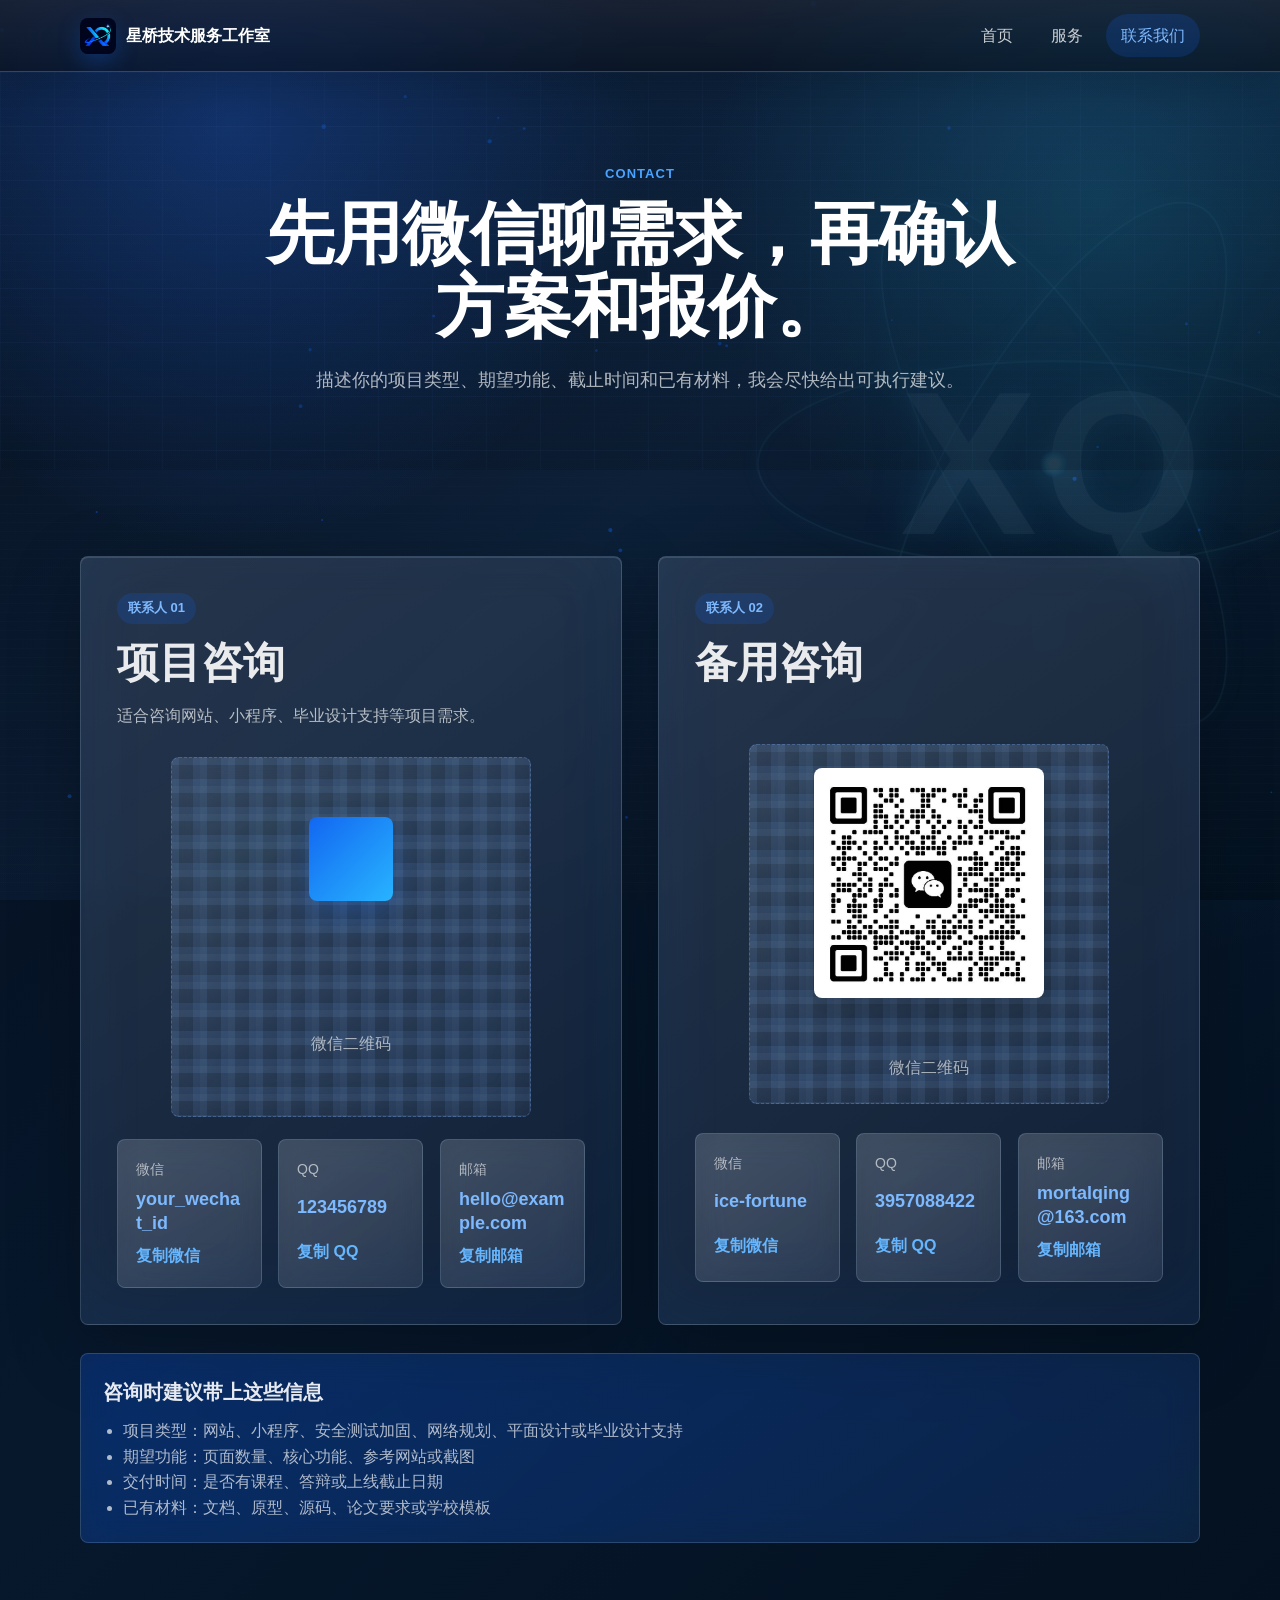
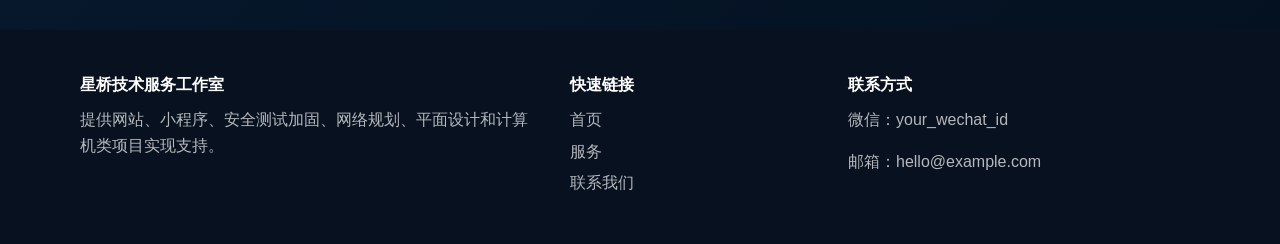
==== contact.html @ e1eaaec9 "init personal service website" ====
﻿<!DOCTYPE html>
<html lang="zh-CN">
<head>
  <meta charset="UTF-8">
  <meta name="viewport" content="width=device-width, initial-scale=1.0">
  <title>联系我们 | 星桥技术服务工作室</title>
  <meta name="description" content="通过微信联系星桥技术服务工作室，咨询网站搭建、小程序搭建和计算机类毕业设计支持。">
  <link rel="stylesheet" href="assets/css/style.css">
</head>
<body class="inner-page contact-page">
  <canvas class="ambient-canvas subtle" data-density="40" aria-hidden="true"></canvas>
  <div class="xq-bg" aria-hidden="true">
    <span class="xq-orbit orbit-one"></span>
    <span class="xq-orbit orbit-two"></span>
    <span class="xq-orbit orbit-three"></span>
    <span class="xq-core"></span>
  </div>
  <header class="site-header">
    <a class="brand" href="index.html" aria-label="星桥技术服务工作室首页">
      <img class="brand-mark" src="assets/img/logo-xq.png" alt="" width="36" height="36">
      <span>星桥技术服务工作室</span>
    </a>
    <button class="nav-toggle" type="button" aria-expanded="false" aria-controls="site-nav">
      <span></span>
      <span></span>
      <span></span>
    </button>
    <nav class="site-nav" id="site-nav" aria-label="主导航">
      <a href="index.html">首页</a>
      <a href="services.html">服务</a>
      <a class="active" href="contact.html">联系我们</a>
    </nav>
  </header>

  <main>
    <section class="page-hero">
      <div class="container narrow">
        <p class="eyebrow">Contact</p>
        <h1>先用微信聊需求，再确认方案和报价。</h1>
        <p>描述你的项目类型、期望功能、截止时间和已有材料，我会尽快给出可执行建议。</p>
      </div>
    </section>

    <section class="section contact-section">
      <div class="container">
        <div class="contact-person-grid">
          <article class="contact-person-card">
            <div class="contact-card-head">
              <span class="tag">联系人 01</span>
              <h2>项目咨询</h2>
              <p>适合咨询网站、小程序、毕业设计支持等项目需求。</p>
            </div>
            <div class="contact-card-body">
              <div class="qr-placeholder compact" aria-label="联系人 01 微信二维码占位">
                <div></div>
                <span>微信二维码</span>
              </div>
              <div class="contact-method-list">
                <div class="contact-method">
                  <span>微信</span>
                  <strong>your_wechat_id</strong>
                  <button class="copy-link copy-btn" type="button" data-copy="your_wechat_id">复制微信</button>
                </div>
                <div class="contact-method">
                  <span>QQ</span>
                  <strong>123456789</strong>
                  <button class="copy-link copy-btn" type="button" data-copy="123456789">复制 QQ</button>
                </div>
                <div class="contact-method">
                  <span>邮箱</span>
                  <strong>hello@example.com</strong>
                  <button class="copy-link copy-btn" type="button" data-copy="hello@example.com">复制邮箱</button>
                </div>
              </div>
            </div>
          </article>

          <article class="contact-person-card">
            <div class="contact-card-head">
              <span class="tag">联系人 02</span>
              <h2>备用咨询</h2>
            </div>
            <div class="contact-card-body">
              <div class="qr-placeholder compact" aria-label="联系人 02 微信二维码占位">
                <img src="assets/img/backup-wechat-qr.jpg" alt="备用咨询微信二维码">
                <span>微信二维码</span>
              </div>
              <div class="contact-method-list">
                <div class="contact-method">
                  <span>微信</span>
                  <strong>ice-fortune</strong>
                  <button class="copy-link copy-btn" type="button" data-copy="ice-fortune">复制微信</button>
                </div>
                <div class="contact-method">
                  <span>QQ</span>
                  <strong>3957088422</strong>
                  <button class="copy-link copy-btn" type="button" data-copy="3957088422">复制 QQ</button>
                </div>
                <div class="contact-method">
                  <span>邮箱</span>
                  <strong>mortalqing@163.com</strong>
                  <button class="copy-link copy-btn" type="button" data-copy="mortalqing@163.com">复制邮箱</button>
                </div>
              </div>
            </div>
          </article>
        </div>

        <div class="contact-tips">
          <h3>咨询时建议带上这些信息</h3>
          <ul>
              <li>项目类型：网站、小程序、安全测试加固、网络规划、平面设计或毕业设计支持</li>
            <li>期望功能：页面数量、核心功能、参考网站或截图</li>
            <li>交付时间：是否有课程、答辩或上线截止日期</li>
            <li>已有材料：文档、原型、源码、论文要求或学校模板</li>
          </ul>
        </div>
      </div>
    </section>
  </main>

  <footer class="site-footer">
    <div class="container footer-grid">
      <div>
        <strong>星桥技术服务工作室</strong>
        <p>提供网站、小程序、安全测试加固、网络规划、平面设计和计算机类项目实现支持。</p>
      </div>
      <div>
        <span>快速链接</span>
        <a href="index.html">首页</a>
        <a href="services.html">服务</a>
        <a href="contact.html">联系我们</a>
      </div>
      <div>
        <span>联系方式</span>
        <p>微信：your_wechat_id</p>
        <p>邮箱：hello@example.com</p>
      </div>
    </div>
  </footer>
  <div class="toast" role="status" aria-live="polite"></div>
  <script src="assets/js/main.js"></script>
</body>
</html>
---- assets/css/style.css ----
﻿:root {
  --bg: #07111f;
  --bg-soft: #0d1d33;
  --text: #132033;
  --muted: #637083;
  --line: rgba(42, 75, 122, 0.16);
  --primary: #1267f1;
  --primary-dark: #0c4ab0;
  --primary-soft: #e8f1ff;
  --white: #ffffff;
  --panel: rgba(255, 255, 255, 0.9);
  --shadow: 0 22px 70px rgba(14, 37, 72, 0.16);
  --radius: 8px;
}

* {
  box-sizing: border-box;
}

html {
  scroll-behavior: smooth;
}

body {
  position: relative;
  margin: 0;
  color: var(--text);
  font-family: "Microsoft YaHei", "PingFang SC", "Segoe UI", Arial, sans-serif;
  background: #f7faff;
  line-height: 1.6;
}

main,
.site-footer {
  position: relative;
  z-index: 1;
}

a {
  color: inherit;
  text-decoration: none;
}

button,
input,
select,
textarea {
  font: inherit;
}

.ambient-canvas {
  position: fixed;
  inset: 0;
  z-index: 0;
  pointer-events: none;
  background: radial-gradient(circle at 20% 10%, rgba(36, 107, 255, 0.36), transparent 34%),
    linear-gradient(135deg, #06101f 0%, #0b1d35 48%, #06101f 100%);
}

.ambient-canvas.subtle {
  background: radial-gradient(circle at 20% 10%, rgba(18, 103, 241, 0.16), transparent 28%),
    radial-gradient(circle at 90% 30%, rgba(41, 210, 255, 0.12), transparent 30%),
    #f7faff;
}

.container {
  width: min(1120px, calc(100% - 40px));
  margin: 0 auto;
}

.narrow {
  max-width: 800px;
}

.site-header {
  position: sticky;
  top: 0;
  z-index: 20;
  display: flex;
  align-items: center;
  justify-content: space-between;
  min-height: 72px;
  padding: 0 max(20px, calc((100vw - 1120px) / 2));
  border-bottom: 1px solid rgba(255, 255, 255, 0.12);
  background: rgba(7, 17, 31, 0.78);
  color: var(--white);
  backdrop-filter: blur(16px);
}

.inner-page .site-header {
  border-bottom-color: rgba(18, 103, 241, 0.12);
  background: rgba(255, 255, 255, 0.88);
  color: var(--text);
}

.brand {
  display: inline-flex;
  align-items: center;
  gap: 10px;
  font-weight: 800;
}

.brand-mark {
  display: block;
  width: 36px;
  height: 36px;
  border-radius: var(--radius);
  object-fit: cover;
  box-shadow: 0 8px 22px rgba(18, 103, 241, 0.28);
}

.site-nav {
  display: flex;
  align-items: center;
  gap: 8px;
}

.site-nav a {
  padding: 9px 15px;
  border-radius: 999px;
  color: inherit;
  opacity: 0.78;
  transition: 0.2s ease;
}

.site-nav a:hover,
.site-nav a.active {
  background: rgba(18, 103, 241, 0.14);
  color: #5da2ff;
  opacity: 1;
}

.inner-page .site-nav a:hover,
.inner-page .site-nav a.active {
  color: var(--primary);
}

.nav-toggle {
  display: none;
  width: 42px;
  height: 42px;
  border: 1px solid rgba(18, 103, 241, 0.22);
  border-radius: var(--radius);
  background: transparent;
  color: inherit;
}

.nav-toggle span {
  display: block;
  width: 18px;
  height: 2px;
  margin: 4px auto;
  background: currentColor;
}

.section {
  padding: 86px 0;
  background: #fff;
}

.section-dark {
  color: var(--white);
  background: transparent;
}

.section-muted {
  background: #f2f6fd;
}

.hero {
  position: relative;
  min-height: calc(100vh - 72px);
  display: grid;
  align-items: center;
  overflow: hidden;
}

.hero-grid {
  position: absolute;
  inset: 0;
  opacity: 0.28;
  background-image:
    linear-gradient(rgba(125, 177, 255, 0.14) 1px, transparent 1px),
    linear-gradient(90deg, rgba(125, 177, 255, 0.14) 1px, transparent 1px);
  background-size: 54px 54px;
  animation: gridShift 20s linear infinite;
}

@keyframes gridShift {
  to {
    transform: translate3d(54px, 54px, 0);
  }
}

@keyframes xqSpin {
  to {
    transform: translate(-50%, -50%) rotate(360deg);
  }
}

@keyframes xqDrift {
  0%,
  100% {
    transform: translate3d(0, 0, 0) scale(1);
  }

  50% {
    transform: translate3d(-18px, 12px, 0) scale(1.03);
  }
}

.xq-bg {
  position: fixed;
  right: -120px;
  top: 118px;
  z-index: 0;
  width: min(54vw, 760px);
  aspect-ratio: 1;
  opacity: 0.18;
  pointer-events: none;
  filter: drop-shadow(0 0 34px rgba(40, 180, 255, 0.32));
  animation: xqDrift 12s ease-in-out infinite;
}

.xq-bg::before {
  content: "XQ";
  position: absolute;
  left: 50%;
  top: 50%;
  transform: translate(-50%, -50%);
  color: rgba(180, 235, 255, 0.34);
  font-size: clamp(96px, 16vw, 220px);
  font-weight: 900;
  letter-spacing: 0.03em;
  text-shadow:
    0 0 28px rgba(97, 218, 251, 0.3),
    0 0 72px rgba(18, 103, 241, 0.24);
}

.xq-orbit,
.xq-core {
  position: absolute;
  left: 50%;
  top: 50%;
}

.xq-orbit {
  width: 86%;
  height: 30%;
  border: 2px solid rgba(97, 218, 251, 0.34);
  border-radius: 50%;
  box-shadow:
    inset 0 0 20px rgba(97, 218, 251, 0.08),
    0 0 28px rgba(97, 218, 251, 0.18);
  animation: xqSpin 22s linear infinite;
}

.orbit-one {
  transform: translate(-50%, -50%) rotate(0deg);
}

.orbit-two {
  transform: translate(-50%, -50%) rotate(60deg);
  animation-duration: 26s;
}

.orbit-three {
  transform: translate(-50%, -50%) rotate(-60deg);
  animation-duration: 30s;
}

.xq-core {
  width: 28px;
  height: 28px;
  border-radius: 50%;
  background: radial-gradient(circle, #b8f4ff 0 20%, #61dafb 42%, rgba(40, 180, 255, 0.28) 70%);
  box-shadow: 0 0 34px rgba(97, 218, 251, 0.72);
  transform: translate(-50%, -50%);
}

.hero-content {
  position: relative;
  display: grid;
  grid-template-columns: minmax(0, 1.1fr) minmax(320px, 0.8fr);
  gap: 52px;
  align-items: center;
}

.eyebrow {
  margin: 0 0 12px;
  color: #4aa3ff;
  font-size: 13px;
  font-weight: 800;
  letter-spacing: 0.08em;
  text-transform: uppercase;
}

h1,
h2,
h3,
p {
  margin-top: 0;
}

h1 {
  margin-bottom: 22px;
  font-size: clamp(38px, 6vw, 68px);
  line-height: 1.08;
  letter-spacing: 0;
}

h2 {
  margin-bottom: 16px;
  font-size: clamp(28px, 4vw, 42px);
  line-height: 1.18;
}

h3 {
  margin-bottom: 10px;
  font-size: 20px;
}

.hero-text {
  max-width: 660px;
  color: rgba(255, 255, 255, 0.76);
  font-size: 18px;
}

.hero-actions,
.cta-content {
  display: flex;
  gap: 14px;
  align-items: center;
  flex-wrap: wrap;
}

.btn {
  display: inline-flex;
  align-items: center;
  justify-content: center;
  min-height: 46px;
  padding: 0 22px;
  border: 1px solid transparent;
  border-radius: var(--radius);
  cursor: pointer;
  font-weight: 800;
  transition: transform 0.2s ease, box-shadow 0.2s ease, background 0.2s ease;
}

.btn:hover {
  transform: translateY(-2px);
}

.btn-primary {
  background: linear-gradient(135deg, var(--primary), #28b4ff);
  color: var(--white);
  box-shadow: 0 12px 28px rgba(18, 103, 241, 0.28);
}

.btn-ghost {
  border-color: rgba(255, 255, 255, 0.24);
  color: var(--white);
  background: rgba(255, 255, 255, 0.08);
}

.hero-panel,
.contact-card,
.contact-form,
.detail-card,
.stat-card,
.service-card {
  border: 1px solid var(--line);
  border-radius: var(--radius);
  box-shadow: var(--shadow);
}

.hero-panel {
  padding: 22px;
  background: rgba(9, 26, 48, 0.72);
  border-color: rgba(255, 255, 255, 0.12);
  backdrop-filter: blur(18px);
}

.panel-header {
  display: flex;
  align-items: center;
  gap: 8px;
  margin-bottom: 16px;
  color: rgba(255, 255, 255, 0.76);
  font-size: 14px;
}

.status-dot {
  width: 9px;
  height: 9px;
  border-radius: 50%;
  background: #36e6a7;
  box-shadow: 0 0 0 6px rgba(54, 230, 167, 0.12);
}

.service-mini-list {
  display: grid;
  gap: 12px;
}

.service-mini-list a {
  display: grid;
  gap: 4px;
  padding: 18px;
  border-radius: var(--radius);
  background: rgba(255, 255, 255, 0.08);
  transition: 0.2s ease;
}

.service-mini-list a:hover {
  background: rgba(18, 103, 241, 0.24);
  transform: translateX(4px);
}

.service-mini-list span {
  color: rgba(255, 255, 255, 0.62);
  font-size: 14px;
}

.stats-grid {
  display: grid;
  grid-template-columns: repeat(3, 1fr);
  gap: 18px;
}

.stat-card {
  display: grid;
  gap: 4px;
  padding: 28px;
  background: var(--white);
}

.stat-number {
  color: var(--primary);
  font-size: 40px;
  font-weight: 900;
  line-height: 1;
}

.stat-label {
  color: var(--muted);
}

.section-heading {
  max-width: 720px;
  margin: 0 auto 38px;
  text-align: center;
}

.section-heading p:not(.eyebrow) {
  color: var(--muted);
}

.align-left {
  margin-left: 0;
  text-align: left;
}

.cards {
  display: grid;
  gap: 20px;
}

.three-col {
  grid-template-columns: repeat(3, 1fr);
}

.service-card {
  padding: 28px;
  background: var(--white);
  transition: transform 0.2s ease, box-shadow 0.2s ease;
}

.service-card:hover,
.detail-card:hover {
  transform: translateY(-5px);
  box-shadow: 0 26px 80px rgba(14, 37, 72, 0.2);
}

.card-icon {
  display: inline-flex;
  margin-bottom: 22px;
  color: var(--primary);
  font-size: 28px;
  font-weight: 900;
}

.service-card p,
.detail-card p,
.contact-card p,
.form-note {
  color: var(--muted);
}

.service-card a {
  color: var(--primary);
  font-weight: 800;
}

.process {
  display: grid;
  grid-template-columns: 0.7fr 1.3fr;
  gap: 48px;
}

.timeline {
  display: grid;
  gap: 16px;
}

.timeline div {
  position: relative;
  padding: 22px 22px 22px 68px;
  border: 1px solid var(--line);
  border-radius: var(--radius);
  background: #fff;
}

.timeline span {
  position: absolute;
  left: 22px;
  top: 22px;
  display: grid;
  place-items: center;
  width: 32px;
  height: 32px;
  border-radius: 50%;
  background: var(--primary-soft);
  color: var(--primary);
  font-weight: 900;
}

.cta-band {
  color: var(--white);
  background: linear-gradient(135deg, #07111f, #0d3470);
}

.cta-content {
  justify-content: space-between;
}

.page-hero {
  padding: 92px 0 58px;
  background: linear-gradient(180deg, rgba(255, 255, 255, 0.86), rgba(247, 250, 255, 0.92));
  text-align: center;
}

.page-hero p:not(.eyebrow) {
  color: var(--muted);
  font-size: 18px;
}

.service-stack {
  display: grid;
  gap: 26px;
}

.detail-card {
  display: grid;
  grid-template-columns: 1.4fr 0.8fr;
  gap: 28px;
  padding: 34px;
  background: rgba(255, 255, 255, 0.92);
  transition: 0.2s ease;
}

.tag {
  display: inline-flex;
  margin-bottom: 14px;
  padding: 5px 11px;
  border-radius: 999px;
  background: var(--primary-soft);
  color: var(--primary);
  font-size: 13px;
  font-weight: 800;
}

.feature-list {
  display: flex;
  flex-wrap: wrap;
  gap: 10px;
}

.feature-list span {
  padding: 7px 11px;
  border: 1px solid rgba(18, 103, 241, 0.16);
  border-radius: 999px;
  background: #f7fbff;
  color: #31557d;
  font-size: 14px;
}

.detail-side {
  padding: 24px;
  border-radius: var(--radius);
  background: #f6f9ff;
}

.detail-side ul {
  margin: 0 0 18px;
  padding-left: 20px;
  color: var(--muted);
}

.cycle {
  font-weight: 800;
  color: var(--text) !important;
}

.faq-list {
  display: grid;
  gap: 12px;
  max-width: 860px;
  margin: 0 auto;
}

.faq-item {
  display: grid;
  grid-template-columns: 1fr auto;
  gap: 8px 16px;
  width: 100%;
  padding: 20px 22px;
  border: 1px solid var(--line);
  border-radius: var(--radius);
  background: var(--white);
  color: var(--text);
  text-align: left;
  cursor: pointer;
}

.faq-item span {
  font-weight: 800;
}

.faq-item p {
  display: none;
  grid-column: 1 / -1;
  margin: 0;
  color: var(--muted);
}

.faq-item.open p {
  display: block;
}

.faq-item.open strong {
  transform: rotate(45deg);
}

.contact-section {
  background: transparent;
}

.contact-grid {
  display: grid;
  grid-template-columns: 0.82fr 1.18fr;
  gap: 28px;
  align-items: start;
}

.contact-person-grid {
  display: grid;
  grid-template-columns: repeat(2, minmax(0, 1fr));
  gap: 36px;
  align-items: stretch;
}

.contact-person-card {
  display: grid;
  gap: 28px;
  min-width: 0;
  padding: 36px;
  border: 1px solid rgba(255, 255, 255, 0.12);
  border-radius: var(--radius);
  background: rgba(9, 26, 48, 0.72);
  color: rgba(255, 255, 255, 0.9);
  box-shadow: 0 22px 70px rgba(0, 0, 0, 0.24);
  backdrop-filter: blur(18px);
  transition: transform 0.2s ease, box-shadow 0.2s ease;
}

.contact-person-card:hover {
  transform: translateY(-5px);
  box-shadow: 0 26px 80px rgba(0, 0, 0, 0.34);
}

.contact-card-head p {
  margin: 0;
  color: rgba(255, 255, 255, 0.68);
}

.contact-card-body {
  display: grid;
  grid-template-columns: 1fr;
  gap: 22px;
  align-items: start;
}

.contact-card,
.contact-form {
  padding: 30px;
  background: rgba(255, 255, 255, 0.94);
}

.contact-card h2 {
  color: var(--primary);
}

.contact-extra h2 {
  color: rgba(255, 255, 255, 0.92);
}

.contact-method-list {
  display: grid;
  grid-template-columns: repeat(3, minmax(0, 1fr));
  gap: 16px;
  margin: 0;
}

.contact-method {
  display: grid;
  gap: 8px;
  min-width: 0;
  padding: 18px;
  border: 1px solid rgba(178, 218, 255, 0.18);
  border-radius: var(--radius);
  background:
    linear-gradient(145deg, rgba(255, 255, 255, 0.12), rgba(255, 255, 255, 0.035)),
    rgba(255, 255, 255, 0.05);
  -webkit-backdrop-filter: blur(16px) saturate(140%);
  backdrop-filter: blur(16px) saturate(140%);
}

.contact-method span {
  color: rgba(255, 255, 255, 0.62);
  font-size: 14px;
}

.contact-method strong {
  color: #7db9ff;
  font-size: 18px;
  line-height: 1.3;
  overflow-wrap: anywhere;
}

.copy-link {
  justify-self: start;
  border: 0;
  padding: 0;
  background: transparent;
  color: #65b6ff;
  cursor: pointer;
  font-weight: 800;
}

.contact-tips {
  margin-top: 28px;
  padding: 22px;
  border: 1px solid rgba(178, 218, 255, 0.18);
  border-radius: var(--radius);
  background:
    linear-gradient(145deg, rgba(36, 107, 255, 0.16), rgba(255, 255, 255, 0.04)),
    rgba(18, 103, 241, 0.1);
  -webkit-backdrop-filter: blur(18px) saturate(150%);
  backdrop-filter: blur(18px) saturate(150%);
}

.contact-tips ul {
  margin: 0;
  padding-left: 20px;
  color: rgba(255, 255, 255, 0.68);
}

.qr-placeholder {
  display: grid;
  place-items: center;
  gap: 12px;
  aspect-ratio: 1;
  margin: 24px 0;
  border: 1px dashed rgba(18, 103, 241, 0.32);
  border-radius: var(--radius);
  background:
    linear-gradient(90deg, rgba(18, 103, 241, 0.06) 25%, transparent 25% 75%, rgba(18, 103, 241, 0.06) 75%),
    linear-gradient(rgba(18, 103, 241, 0.06) 25%, transparent 25% 75%, rgba(18, 103, 241, 0.06) 75%);
  background-size: 28px 28px;
  color: var(--muted);
}

.qr-placeholder.compact {
  width: min(100%, 360px);
  min-height: 240px;
  margin: 0;
  justify-self: center;
}

.qr-placeholder div {
  width: 84px;
  height: 84px;
  border-radius: var(--radius);
  background: linear-gradient(135deg, var(--primary), #28b4ff);
  box-shadow: 0 14px 30px rgba(18, 103, 241, 0.24);
}

.qr-placeholder img {
  width: min(78%, 230px);
  aspect-ratio: 1;
  object-fit: cover;
  border-radius: var(--radius);
  background: #fff;
  box-shadow: 0 18px 44px rgba(0, 0, 0, 0.24);
}

.contact-form {
  display: grid;
  gap: 18px;
}

.form-row {
  display: grid;
  gap: 8px;
}

.form-row label {
  font-weight: 800;
}

.form-row input,
.form-row select,
.form-row textarea {
  width: 100%;
  border: 1px solid rgba(42, 75, 122, 0.18);
  border-radius: var(--radius);
  padding: 13px 14px;
  background: #fbfdff;
  color: var(--text);
  outline: none;
  transition: border 0.2s ease, box-shadow 0.2s ease;
}

.form-row textarea {
  resize: vertical;
}

.form-row input:focus,
.form-row select:focus,
.form-row textarea:focus {
  border-color: var(--primary);
  box-shadow: 0 0 0 4px rgba(18, 103, 241, 0.1);
}

.field-error {
  border-color: #e23b3b !important;
}

.form-note {
  margin: 0;
  font-size: 14px;
}

.site-footer {
  padding: 42px 0;
  color: rgba(255, 255, 255, 0.7);
  background: #07111f;
}

.footer-grid {
  display: grid;
  grid-template-columns: 1.3fr 0.7fr 1fr;
  gap: 32px;
}

.footer-grid strong,
.footer-grid span {
  display: block;
  margin-bottom: 10px;
  color: var(--white);
  font-weight: 900;
}

.footer-grid a {
  display: block;
  margin: 6px 0;
}

.toast {
  position: fixed;
  right: 20px;
  bottom: 20px;
  z-index: 50;
  padding: 12px 16px;
  border-radius: var(--radius);
  background: rgba(7, 17, 31, 0.92);
  color: var(--white);
  box-shadow: var(--shadow);
  transform: translateY(20px);
  opacity: 0;
  pointer-events: none;
  transition: 0.2s ease;
}

.toast.show {
  transform: translateY(0);
  opacity: 1;
}

@keyframes cardFloatIn {
  from {
    opacity: 0;
    transform: translateY(24px) scale(0.98);
  }

  to {
    opacity: 1;
    transform: translateY(0) scale(1);
  }
}

@keyframes borderGlow {
  0%,
  100% {
    opacity: 0.28;
  }

  50% {
    opacity: 0.8;
  }
}

@keyframes softPulse {
  0%,
  100% {
    transform: scale(1);
    opacity: 0.55;
  }

  50% {
    transform: scale(1.08);
    opacity: 0.88;
  }
}

.hero-panel,
.stat-card,
.service-card,
.timeline div,
.detail-card,
.faq-item,
.contact-person-card,
.contact-method,
.contact-tips {
  position: relative;
  overflow: hidden;
  animation: cardFloatIn 0.72s ease both;
  transform-style: preserve-3d;
  will-change: transform, box-shadow;
}

.scroll-reveal {
  opacity: 0;
  transform: translateY(34px) scale(0.98);
  animation: none;
  transition: opacity 0.76s ease, transform 0.76s ease, box-shadow 0.28s ease;
}

.process .section-heading.scroll-reveal {
  transform: translateX(-28px);
}

.timeline div.scroll-reveal {
  transform: translateX(34px);
}

.scroll-reveal.is-visible {
  opacity: 1;
  transform: translateY(0) scale(1);
}

.process .section-heading.scroll-reveal.is-visible,
.timeline div.scroll-reveal.is-visible {
  transform: translateX(0);
}

.hero-panel::before,
.stat-card::before,
.service-card::before,
.timeline div::before,
.detail-card::before,
.faq-item::before,
.contact-person-card::before,
.contact-method::before,
.contact-tips::before {
  content: "";
  position: absolute;
  inset: 0;
  border-radius: inherit;
  padding: 1px;
  background: linear-gradient(135deg, rgba(95, 177, 255, 0.62), transparent 34%, rgba(40, 180, 255, 0.42));
  mask: linear-gradient(#000 0 0) content-box, linear-gradient(#000 0 0);
  mask-composite: exclude;
  opacity: 0;
  pointer-events: none;
  transition: opacity 0.28s ease;
}

.hero-panel::after,
.stat-card::after,
.service-card::after,
.timeline div::after,
.detail-card::after,
.faq-item::after,
.contact-person-card::after,
.contact-method::after {
  content: "";
  position: absolute;
  width: 170px;
  height: 170px;
  right: -72px;
  top: -72px;
  border-radius: 50%;
  background: radial-gradient(circle, rgba(40, 180, 255, 0.24), transparent 64%);
  opacity: 0;
  pointer-events: none;
  transition: opacity 0.28s ease, transform 0.28s ease;
}

.hero-panel:hover,
.stat-card:hover,
.service-card:hover,
.timeline div:hover,
.detail-card:hover,
.faq-item:hover,
.contact-person-card:hover,
.contact-method:hover,
.contact-tips:hover {
  transform: translateY(-7px);
  box-shadow: 0 28px 86px rgba(0, 0, 0, 0.36), 0 0 34px rgba(18, 103, 241, 0.12);
}

.hero-panel:hover::before,
.stat-card:hover::before,
.service-card:hover::before,
.timeline div:hover::before,
.detail-card:hover::before,
.faq-item:hover::before,
.contact-person-card:hover::before,
.contact-method:hover::before,
.contact-tips:hover::before {
  opacity: 1;
  animation: borderGlow 2.2s ease infinite;
}

.hero-panel:hover::after,
.stat-card:hover::after,
.service-card:hover::after,
.timeline div:hover::after,
.detail-card:hover::after,
.faq-item:hover::after,
.contact-person-card:hover::after,
.contact-method:hover::after {
  opacity: 1;
  transform: translate3d(-10px, 10px, 0);
}

.status-dot,
.card-icon,
.qr-placeholder div {
  animation: softPulse 3.2s ease-in-out infinite;
}

.stat-card:nth-child(2),
.service-card:nth-child(2),
.timeline div:nth-child(2),
.detail-card:nth-child(2),
.contact-person-card:nth-child(2),
.faq-item:nth-child(2) {
  animation-delay: 0.08s;
}

.stat-card:nth-child(3),
.service-card:nth-child(3),
.timeline div:nth-child(3),
.detail-card:nth-child(3),
.faq-item:nth-child(3) {
  animation-delay: 0.16s;
}

.timeline div:nth-child(4),
.faq-item:nth-child(4) {
  animation-delay: 0.24s;
}

@media (max-width: 860px) {
  .site-header {
    min-height: 66px;
  }

  .xq-bg {
    right: -180px;
    top: 160px;
    width: 620px;
    opacity: 0.1;
  }

  .nav-toggle {
    display: block;
  }

  .site-nav {
    position: absolute;
    left: 20px;
    right: 20px;
    top: 72px;
    display: none;
    flex-direction: column;
    align-items: stretch;
    padding: 12px;
    border: 1px solid rgba(18, 103, 241, 0.18);
    border-radius: var(--radius);
    background: rgba(255, 255, 255, 0.96);
    color: var(--text);
    box-shadow: var(--shadow);
  }

  .site-nav.open {
    display: flex;
  }

  .hero {
    min-height: auto;
    padding: 86px 0 70px;
  }

  .hero-content,
  .process,
  .detail-card,
  .contact-grid,
  .contact-person-grid,
  .footer-grid {
    grid-template-columns: 1fr;
  }

  .contact-card-body {
    grid-template-columns: 1fr;
  }

  .three-col,
  .stats-grid {
    grid-template-columns: 1fr;
  }

  .section {
    padding: 64px 0;
  }

  .page-hero {
    padding: 70px 0 42px;
  }
}

@media (max-width: 1180px) {
  .contact-method-list {
    grid-template-columns: 1fr;
  }
}

@media (max-width: 560px) {
  .container {
    width: min(100% - 28px, 1120px);
  }

  h1 {
    font-size: 36px;
  }

  h2 {
    font-size: 28px;
  }

  .hero-panel,
  .detail-card,
  .contact-card,
  .contact-form,
  .contact-person-card,
  .service-card,
  .stat-card {
    padding: 22px;
  }

  .hero-actions,
  .cta-content {
    align-items: stretch;
    flex-direction: column;
  }

  .btn {
    width: 100%;
  }
}

/* Unified dark tech theme across all pages. */
body,
.inner-page {
  color: rgba(255, 255, 255, 0.9);
  background:
    radial-gradient(circle at 16% 12%, rgba(20, 112, 255, 0.22), transparent 32%),
    radial-gradient(circle at 86% 18%, rgba(40, 214, 255, 0.14), transparent 34%),
    linear-gradient(135deg, #050d1b 0%, #07182d 48%, #03101e 100%);
}

body::before,
body::after {
  content: "";
  position: fixed;
  inset: 0;
  z-index: 0;
  pointer-events: none;
}

body::before {
  opacity: 0.28;
  background-image:
    linear-gradient(rgba(125, 177, 255, 0.12) 1px, transparent 1px),
    linear-gradient(90deg, rgba(125, 177, 255, 0.12) 1px, transparent 1px),
    linear-gradient(135deg, transparent 0 47%, rgba(45, 182, 255, 0.11) 48% 52%, transparent 53% 100%);
  background-size: 72px 72px, 72px 72px, 220px 220px;
}

body::after {
  opacity: 0.2;
  background:
    linear-gradient(180deg, transparent 0%, rgba(84, 184, 255, 0.08) 50%, transparent 100%),
    repeating-linear-gradient(180deg, rgba(255, 255, 255, 0.04) 0 1px, transparent 1px 9px);
  mix-blend-mode: screen;
}

.ambient-canvas.subtle {
  background:
    radial-gradient(circle at 18% 14%, rgba(36, 107, 255, 0.34), transparent 32%),
    radial-gradient(circle at 86% 22%, rgba(41, 210, 255, 0.2), transparent 30%),
    linear-gradient(135deg, #050d1b 0%, #0b1d35 52%, #03101e 100%);
}

.inner-page .site-header,
.site-header {
  border-bottom-color: rgba(178, 218, 255, 0.18);
  background:
    linear-gradient(180deg, rgba(255, 255, 255, 0.08), rgba(255, 255, 255, 0.025)),
    rgba(5, 13, 27, 0.72);
  color: var(--white);
  -webkit-backdrop-filter: blur(24px) saturate(150%);
  backdrop-filter: blur(24px) saturate(150%);
  box-shadow: 0 14px 42px rgba(0, 0, 0, 0.18);
}

.inner-page .site-nav a:hover,
.inner-page .site-nav a.active,
.site-nav a:hover,
.site-nav a.active {
  background: rgba(18, 103, 241, 0.18);
  color: #7db9ff;
}

.section,
.section-muted,
.contact-section,
.services-detail {
  background: transparent;
}

.page-hero {
  position: relative;
  color: var(--white);
  background:
    linear-gradient(180deg, rgba(58, 149, 255, 0.08), rgba(7, 17, 31, 0.08)),
    rgba(7, 17, 31, 0.18);
  overflow: hidden;
}

.page-hero::before {
  content: "";
  position: absolute;
  inset: 0;
  opacity: 0.18;
  background-image:
    linear-gradient(rgba(125, 177, 255, 0.16) 1px, transparent 1px),
    linear-gradient(90deg, rgba(125, 177, 255, 0.16) 1px, transparent 1px);
  background-size: 54px 54px;
  animation: gridShift 20s linear infinite;
}

.page-hero .container {
  position: relative;
}

.page-hero p:not(.eyebrow),
.section-heading p:not(.eyebrow),
.service-card p,
.detail-card p,
.contact-card p,
.form-note,
.stat-label,
.timeline p,
.detail-side ul,
.faq-item p {
  color: rgba(255, 255, 255, 0.68);
}

.stat-card,
.service-card,
.timeline div,
.detail-card,
.contact-card,
.contact-form,
.contact-person-card,
.faq-item {
  border-color: rgba(178, 218, 255, 0.2);
  background:
    linear-gradient(145deg, rgba(255, 255, 255, 0.13), rgba(255, 255, 255, 0.045)),
    rgba(8, 24, 45, 0.62);
  color: rgba(255, 255, 255, 0.9);
  box-shadow:
    inset 0 1px 0 rgba(255, 255, 255, 0.12),
    inset 0 -24px 70px rgba(18, 103, 241, 0.08),
    0 22px 70px rgba(0, 0, 0, 0.26);
  -webkit-backdrop-filter: blur(22px) saturate(150%);
  backdrop-filter: blur(22px) saturate(150%);
}

.service-card:hover,
.detail-card:hover {
  box-shadow: 0 26px 80px rgba(0, 0, 0, 0.34);
}

.detail-side {
  border: 1px solid rgba(178, 218, 255, 0.16);
  background:
    linear-gradient(145deg, rgba(255, 255, 255, 0.1), rgba(255, 255, 255, 0.035)),
    rgba(255, 255, 255, 0.04);
  -webkit-backdrop-filter: blur(16px) saturate(140%);
  backdrop-filter: blur(16px) saturate(140%);
}

.cycle {
  color: rgba(255, 255, 255, 0.92) !important;
}

.tag,
.timeline span {
  background: rgba(18, 103, 241, 0.18);
  color: #7db9ff;
}

.feature-list span {
  border-color: rgba(125, 177, 255, 0.24);
  background:
    linear-gradient(145deg, rgba(255, 255, 255, 0.11), rgba(255, 255, 255, 0.035)),
    rgba(255, 255, 255, 0.05);
  color: rgba(255, 255, 255, 0.76);
  -webkit-backdrop-filter: blur(12px);
  backdrop-filter: blur(12px);
}

.qr-placeholder {
  border-color: rgba(125, 177, 255, 0.3);
  background:
    linear-gradient(145deg, rgba(255, 255, 255, 0.08), rgba(255, 255, 255, 0.02)),
    linear-gradient(90deg, rgba(125, 177, 255, 0.09) 25%, transparent 25% 75%, rgba(125, 177, 255, 0.09) 75%),
    linear-gradient(rgba(125, 177, 255, 0.09) 25%, transparent 25% 75%, rgba(125, 177, 255, 0.09) 75%);
  background-size: 28px 28px;
  color: rgba(255, 255, 255, 0.62);
  -webkit-backdrop-filter: blur(18px) saturate(150%);
  backdrop-filter: blur(18px) saturate(150%);
}

.form-row input,
.form-row select,
.form-row textarea {
  border-color: rgba(255, 255, 255, 0.14);
  background: rgba(255, 255, 255, 0.07);
  color: var(--white);
}

.form-row input::placeholder,
.form-row textarea::placeholder {
  color: rgba(255, 255, 255, 0.42);
}

.form-row select option {
  color: var(--text);
}

.hero-panel::before,
.stat-card::before,
.service-card::before,
.timeline div::before,
.detail-card::before,
.faq-item::before,
.contact-person-card::before,
.contact-method::before,
.contact-tips::before {
  -webkit-mask: linear-gradient(#000 0 0) content-box, linear-gradient(#000 0 0);
  -webkit-mask-composite: xor;
}

.hero-panel:hover,
.stat-card:hover,
.service-card:hover,
.timeline div:hover,
.detail-card:hover,
.faq-item:hover,
.contact-person-card:hover,
.contact-method:hover,
.contact-tips:hover {
  transform: translateY(-7px);
  box-shadow: 0 28px 86px rgba(0, 0, 0, 0.36), 0 0 34px rgba(18, 103, 241, 0.12);
}

@media (max-width: 860px) {
  .site-nav {
    border-color: rgba(255, 255, 255, 0.12);
    background: rgba(7, 17, 31, 0.96);
    color: var(--white);
  }
}

@media (prefers-reduced-motion: reduce) {
  .scroll-reveal {
    opacity: 1 !important;
  }

  .xq-bg,
  .xq-orbit {
    animation: none !important;
  }

  .hero-panel,
  .stat-card,
  .service-card,
  .timeline div,
  .detail-card,
  .faq-item,
  .contact-person-card,
  .contact-method,
  .contact-tips,
  .status-dot,
  .card-icon,
  .qr-placeholder div {
    transform: none !important;
  }

  *,
  *::before,
  *::after {
    scroll-behavior: auto !important;
    animation-duration: 0.01ms !important;
    animation-iteration-count: 1 !important;
    transition-duration: 0.01ms !important;
  }
}
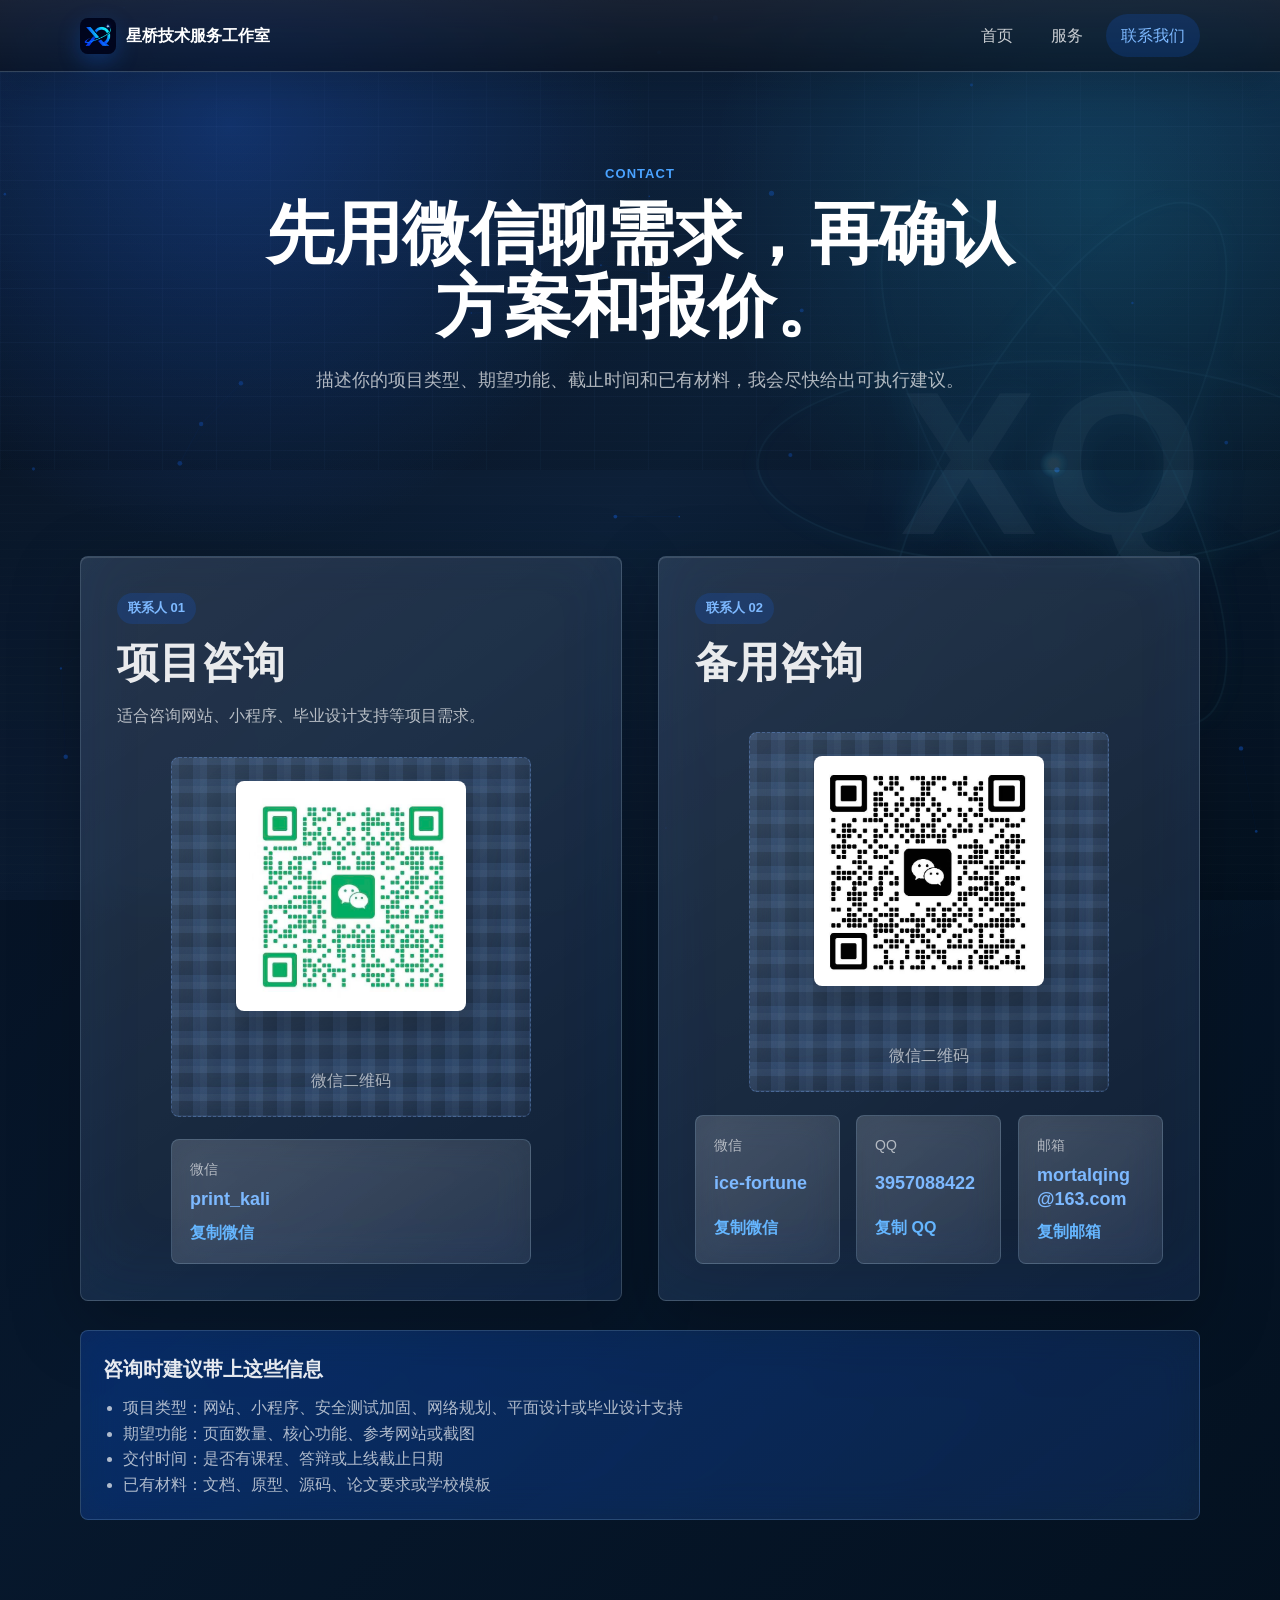
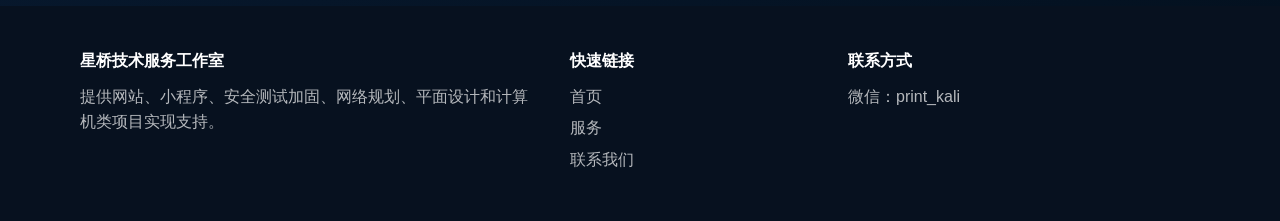
==== commit a53a7d7f: "update service website content" ====
--- a/contact.html
+++ b/contact.html
@@ -52,24 +52,14 @@
             </div>
             <div class="contact-card-body">
               <div class="qr-placeholder compact" aria-label="联系人 01 微信二维码占位">
-                <div></div>
+                <img src="assets/img/primary-wechat-qr.jpg" alt="项目咨询微信二维码">
                 <span>微信二维码</span>
               </div>
-              <div class="contact-method-list">
+              <div class="contact-method-list single-method">
                 <div class="contact-method">
                   <span>微信</span>
-                  <strong>your_wechat_id</strong>
-                  <button class="copy-link copy-btn" type="button" data-copy="your_wechat_id">复制微信</button>
-                </div>
-                <div class="contact-method">
-                  <span>QQ</span>
-                  <strong>123456789</strong>
-                  <button class="copy-link copy-btn" type="button" data-copy="123456789">复制 QQ</button>
-                </div>
-                <div class="contact-method">
-                  <span>邮箱</span>
-                  <strong>hello@example.com</strong>
-                  <button class="copy-link copy-btn" type="button" data-copy="hello@example.com">复制邮箱</button>
+                  <strong>print_kali</strong>
+                  <button class="copy-link copy-btn" type="button" data-copy="print_kali">复制微信</button>
                 </div>
               </div>
             </div>
@@ -133,8 +123,7 @@
       </div>
       <div>
         <span>联系方式</span>
-        <p>微信：your_wechat_id</p>
-        <p>邮箱：hello@example.com</p>
+        <p>微信：print_kali</p>
       </div>
     </div>
   </footer>
--- a/assets/css/style.css
+++ b/assets/css/style.css
@@ -720,6 +720,13 @@
   grid-template-columns: repeat(3, minmax(0, 1fr));
   gap: 16px;
   margin: 0;
+}
+
+.contact-method-list.single-method {
+  grid-template-columns: minmax(0, 1fr);
+  max-width: 360px;
+  width: 100%;
+  margin: 0 auto;
 }
 
 .contact-method {
